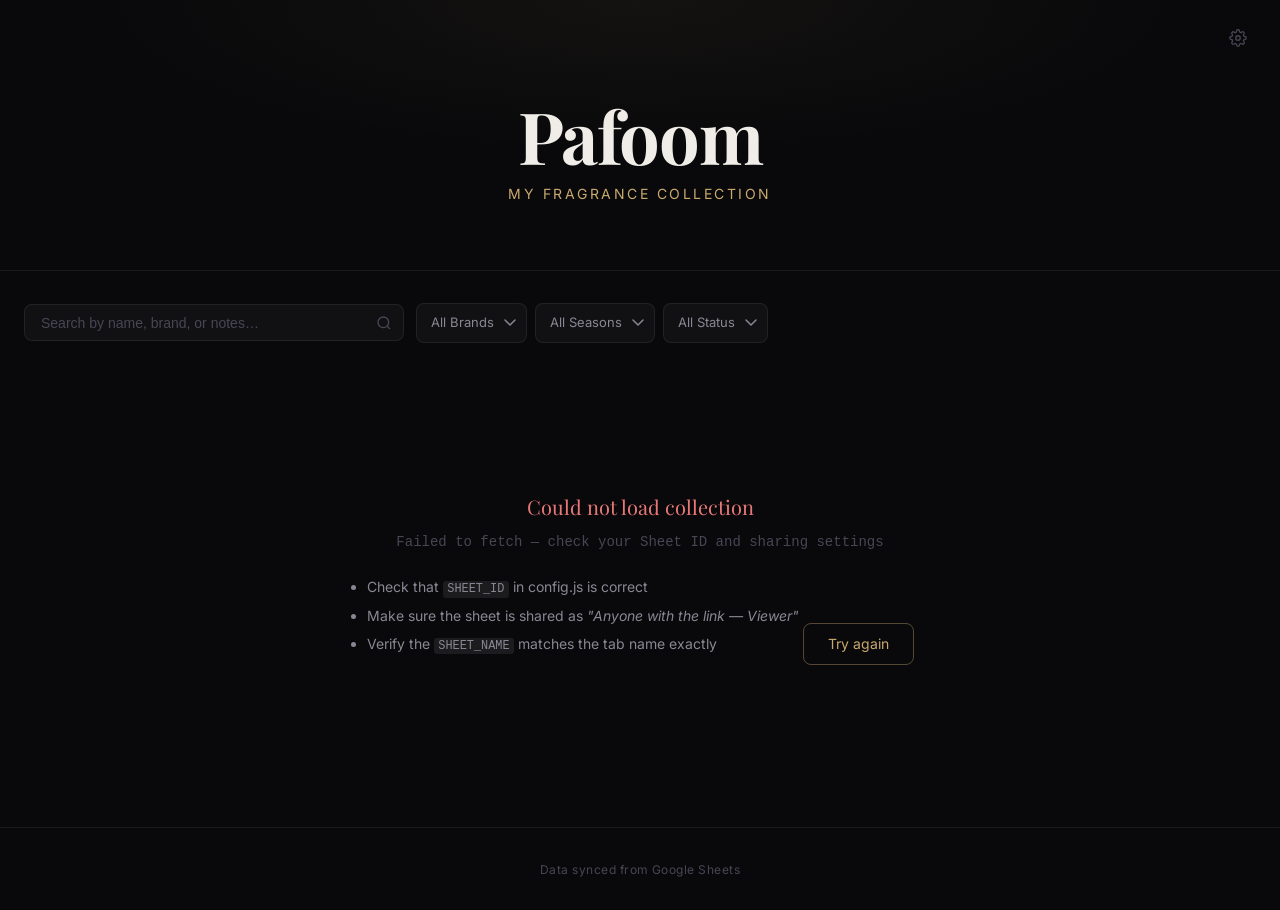
==== index.html @ 5158071c "first commit" ====
<!DOCTYPE html>
<html lang="en">
<head>
  <meta charset="UTF-8">
  <meta name="viewport" content="width=device-width, initial-scale=1.0">
  <title>Pafoom</title>

  <link rel="preconnect" href="https://fonts.googleapis.com">
  <link rel="preconnect" href="https://fonts.gstatic.com" crossorigin>
  <link href="https://fonts.googleapis.com/css2?family=Playfair+Display:ital,wght@0,400;0,600;0,700;1,400&family=Inter:wght@300;400;500&display=swap" rel="stylesheet">

  <link rel="stylesheet" href="style.css">
</head>
<body>

  <header class="site-header">
    <a href="settings.html" class="settings-link" aria-label="Settings">
      <svg viewBox="0 0 24 24" fill="none" stroke="currentColor" stroke-width="1.75" aria-hidden="true">
        <circle cx="12" cy="12" r="3"/>
        <path d="M19.4 15a1.65 1.65 0 0 0 .33 1.82l.06.06a2 2 0 0 1-2.83 2.83l-.06-.06a1.65 1.65 0 0 0-1.82-.33 1.65 1.65 0 0 0-1 1.51V21a2 2 0 0 1-4 0v-.09A1.65 1.65 0 0 0 9 19.4a1.65 1.65 0 0 0-1.82.33l-.06.06a2 2 0 0 1-2.83-2.83l.06-.06A1.65 1.65 0 0 0 4.68 15a1.65 1.65 0 0 0-1.51-1H3a2 2 0 0 1 0-4h.09A1.65 1.65 0 0 0 4.6 9a1.65 1.65 0 0 0-.33-1.82l-.06-.06a2 2 0 0 1 2.83-2.83l.06.06A1.65 1.65 0 0 0 9 4.68a1.65 1.65 0 0 0 1-1.51V3a2 2 0 0 1 4 0v.09a1.65 1.65 0 0 0 1 1.51 1.65 1.65 0 0 0 1.82-.33l.06-.06a2 2 0 0 1 2.83 2.83l-.06.06A1.65 1.65 0 0 0 19.4 9a1.65 1.65 0 0 0 1.51 1H21a2 2 0 0 1 0 4h-.09a1.65 1.65 0 0 0-1.51 1z"/>
      </svg>
    </a>
    <div class="header-content">
      <h1 class="site-title">Pafoom</h1>
      <p class="site-subtitle">My Fragrance Collection</p>
    </div>
  </header>

  <main class="main-content">

    <section class="controls" aria-label="Filter controls">
      <div class="search-bar">
        <input
          type="search"
          id="search"
          placeholder="Search by name, brand, or notes…"
          aria-label="Search fragrances"
          autocomplete="off"
        >
        <svg class="search-icon" viewBox="0 0 24 24" fill="none"
             stroke="currentColor" stroke-width="2" aria-hidden="true">
          <circle cx="11" cy="11" r="8"/>
          <path d="m21 21-4.35-4.35"/>
        </svg>
      </div>

      <div class="filters">
        <select id="filter-brand" aria-label="Filter by brand">
          <option value="">All Brands</option>
        </select>
        <select id="filter-season" aria-label="Filter by season">
          <option value="">All Seasons</option>
          <option value="Spring">Spring</option>
          <option value="Summer">Summer</option>
          <option value="Fall">Fall</option>
          <option value="Winter">Winter</option>
          <option value="All Season">All Season</option>
        </select>
        <select id="filter-status" aria-label="Filter by status">
          <option value="">All Status</option>
          <option value="Owned">Owned</option>
          <option value="Wishlist">Wishlist</option>
          <option value="Decant">Decant</option>
          <option value="Gifted">Gifted</option>
        </select>
      </div>
    </section>

    <div class="collection-stats" id="collection-stats" aria-live="polite"></div>

    <section
      class="perfume-grid"
      id="perfume-grid"
      aria-label="Perfume collection"
      aria-live="polite"
    >
      <div class="loading-state" id="loading" aria-hidden="true">
        <!-- skeleton cards are injected by app.js -->
      </div>
    </section>

  </main>

  <!-- Detail modal -->
  <div
    class="modal-overlay"
    id="modal-overlay"
    role="dialog"
    aria-modal="true"
    aria-labelledby="modal-title"
    hidden
  >
    <div class="modal">
      <button class="modal-close" id="modal-close" aria-label="Close detail view">
        <svg viewBox="0 0 24 24" fill="none" stroke="currentColor"
             stroke-width="2" aria-hidden="true">
          <path d="M18 6 6 18M6 6l12 12"/>
        </svg>
      </button>
      <div class="modal-content" id="modal-content"></div>
    </div>
  </div>

  <footer class="site-footer">
    <p>Data synced from Google Sheets</p>
  </footer>

  <script src="config.js"></script>
  <script src="app.js"></script>
</body>
</html>
---- style.css ----
/* ============================================================
   PAFOOM — Styles
   Dark luxury theme
   ============================================================ */

/* ── Tokens ─────────────────────────────────────────────── */
:root {
  --bg:             #09090b;
  --surface:        #111114;
  --surface-hover:  #18181d;
  --border:         rgba(255 255 255 / 0.07);
  --border-hover:   rgba(200 169 110 / 0.4);

  --gold:           #c8a96e;
  --gold-dim:       rgba(200, 169, 110, 0.15);
  --gold-glow:      rgba(200, 169, 110, 0.08);

  --text-primary:   #f0ede8;
  --text-secondary: #8a8794;
  --text-muted:     #484655;

  --owned-bg:       rgba(74, 158, 107, 0.15);
  --owned-color:    #6dcf96;
  --wishlist-bg:    rgba(123, 104, 200, 0.15);
  --wishlist-color: #a896e8;
  --decant-bg:      rgba(200, 136, 74, 0.15);
  --decant-color:   #e8a870;
  --gifted-bg:      rgba(200, 74, 120, 0.15);
  --gifted-color:   #e878a0;

  --radius-sm: 4px;
  --radius-md: 8px;
  --radius-lg: 14px;

  --ease-out: cubic-bezier(0.16, 1, 0.3, 1);
  --transition: 220ms var(--ease-out);
}

/* ── Reset ───────────────────────────────────────────────── */
*, *::before, *::after { box-sizing: border-box; margin: 0; padding: 0; }

html {
  color-scheme: dark;
  scroll-behavior: smooth;
}

body {
  background: var(--bg);
  color: var(--text-primary);
  font-family: 'Inter', system-ui, -apple-system, sans-serif;
  font-size: 0.9375rem;
  line-height: 1.6;
  min-height: 100dvh;
  -webkit-font-smoothing: antialiased;
}

body.modal-open { overflow: hidden; }

img { display: block; max-width: 100%; }
button { cursor: pointer; font: inherit; border: none; background: none; color: inherit; }
select { font: inherit; }

/* ── Header ─────────────────────────────────────────────── */
.site-header {
  position: relative;
  padding: clamp(3rem, 8vw, 6rem) 1.5rem clamp(2rem, 5vw, 4rem);
  text-align: center;
  border-bottom: 1px solid var(--border);
  overflow: hidden;
}

.settings-link {
  position: absolute;
  top: 1.25rem;
  right: 1.5rem;
  width: 36px;
  height: 36px;
  display: flex;
  align-items: center;
  justify-content: center;
  border-radius: 50%;
  color: var(--text-muted);
  transition: color var(--transition), background var(--transition);
  text-decoration: none;
}
.settings-link svg { width: 18px; height: 18px; }
.settings-link:hover { color: var(--gold); background: var(--gold-dim); }

.site-header::before {
  content: '';
  position: absolute;
  inset: 0;
  background:
    radial-gradient(ellipse 60% 80% at 50% 0%, rgba(200, 169, 110, 0.06) 0%, transparent 70%);
  pointer-events: none;
}

.site-title {
  font-family: 'Playfair Display', Georgia, serif;
  font-size: clamp(2.4rem, 6vw, 4.5rem);
  font-weight: 700;
  letter-spacing: -0.02em;
  color: var(--text-primary);
  line-height: 1.1;
}

.site-subtitle {
  margin-top: 0.5rem;
  font-size: 0.875rem;
  letter-spacing: 0.18em;
  text-transform: uppercase;
  color: var(--gold);
  font-weight: 400;
}

/* ── Main ────────────────────────────────────────────────── */
.main-content {
  max-width: 1440px;
  margin: 0 auto;
  padding: 2rem 1.5rem 4rem;
}

/* ── Controls ────────────────────────────────────────────── */
.controls {
  display: flex;
  flex-wrap: wrap;
  gap: 0.75rem;
  align-items: center;
  margin-bottom: 1.25rem;
}

.search-bar {
  position: relative;
  flex: 1;
  min-width: 200px;
  max-width: 380px;
}

.search-bar input {
  width: 100%;
  padding: 0.6rem 2.5rem 0.6rem 1rem;
  background: var(--surface);
  border: 1px solid var(--border);
  border-radius: var(--radius-md);
  color: var(--text-primary);
  font-size: 0.875rem;
  outline: none;
  transition: border-color var(--transition), box-shadow var(--transition);
}

.search-bar input::placeholder { color: var(--text-muted); }
.search-bar input:focus {
  border-color: var(--gold);
  box-shadow: 0 0 0 3px var(--gold-dim);
}

.search-icon {
  position: absolute;
  right: 0.75rem;
  top: 50%;
  transform: translateY(-50%);
  width: 16px;
  height: 16px;
  color: var(--text-muted);
  pointer-events: none;
}

.filters {
  display: flex;
  gap: 0.5rem;
  flex-wrap: wrap;
}

.filters select {
  padding: 0.55rem 2rem 0.55rem 0.875rem;
  background: var(--surface);
  border: 1px solid var(--border);
  border-radius: var(--radius-md);
  color: var(--text-secondary);
  font-size: 0.8125rem;
  outline: none;
  appearance: none;
  background-image: url("data:image/svg+xml,%3Csvg xmlns='http://www.w3.org/2000/svg' width='12' height='8' viewBox='0 0 12 8'%3E%3Cpath d='M1 1l5 5 5-5' stroke='%238a8794' stroke-width='1.5' fill='none' stroke-linecap='round'/%3E%3C/svg%3E");
  background-repeat: no-repeat;
  background-position: right 0.6rem center;
  cursor: pointer;
  transition: border-color var(--transition);
}

.filters select:focus {
  border-color: var(--gold);
  outline: none;
}

/* ── Stats ───────────────────────────────────────────────── */
.collection-stats { margin-bottom: 1.5rem; min-height: 1.5rem; }

.stats-text {
  font-size: 0.8125rem;
  color: var(--text-muted);
  letter-spacing: 0.04em;
}

.stats-text span { color: var(--text-secondary); }

/* ── Grid ────────────────────────────────────────────────── */
.perfume-grid {
  display: grid;
  grid-template-columns: repeat(auto-fill, minmax(210px, 1fr));
  gap: 1.25rem;
}

/* ── Card ────────────────────────────────────────────────── */
.perfume-card {
  background: var(--surface);
  border: 1px solid var(--border);
  border-radius: var(--radius-lg);
  overflow: hidden;
  cursor: pointer;
  transition:
    transform 280ms var(--ease-out),
    border-color 220ms ease,
    box-shadow 280ms var(--ease-out);
}

.perfume-card:hover,
.perfume-card:focus-visible {
  transform: translateY(-4px);
  border-color: var(--border-hover);
  box-shadow:
    0 12px 40px rgba(0, 0, 0, 0.5),
    0 0 0 1px var(--border-hover),
    0 0 24px var(--gold-glow);
  outline: none;
}

/* image area */
.card-image-wrap {
  position: relative;
  aspect-ratio: 3 / 4;
  overflow: hidden;
  background: linear-gradient(160deg, #1a1820, #0f0e12);
}

.card-image {
  position: absolute;
  inset: 0;
  width: 100%;
  height: 100%;
  object-fit: cover;
  transition: transform 500ms var(--ease-out);
}

.perfume-card:hover .card-image { transform: scale(1.05); }

.card-image-placeholder {
  position: absolute;
  inset: 0;
  display: flex;
  align-items: center;
  justify-content: center;
  color: rgba(200, 169, 110, 0.25);
}

.card-image-placeholder svg { width: 56px; height: auto; }

/* when image loads, hide placeholder */
.card-image-wrap:has(.card-image:not([class*=error])) .card-image-placeholder {
  opacity: 0;
}

.status-badge {
  position: absolute;
  top: 0.6rem;
  right: 0.6rem;
  padding: 0.2rem 0.55rem;
  border-radius: 100px;
  font-size: 0.6875rem;
  font-weight: 500;
  letter-spacing: 0.04em;
  text-transform: capitalize;
  backdrop-filter: blur(8px);
}

.status-owned   { background: var(--owned-bg);    color: var(--owned-color); }
.status-wishlist{ background: var(--wishlist-bg);  color: var(--wishlist-color); }
.status-decant  { background: var(--decant-bg);    color: var(--decant-color); }
.status-gifted  { background: var(--gifted-bg);    color: var(--gifted-color); }

/* card body */
.card-body {
  padding: 0.875rem 1rem 1rem;
}

.card-brand {
  font-size: 0.6875rem;
  letter-spacing: 0.12em;
  text-transform: uppercase;
  color: var(--gold);
  font-weight: 500;
  margin-bottom: 0.2rem;
  white-space: nowrap;
  overflow: hidden;
  text-overflow: ellipsis;
}

.card-name {
  font-family: 'Playfair Display', Georgia, serif;
  font-size: 1rem;
  font-weight: 600;
  line-height: 1.25;
  color: var(--text-primary);
  margin-bottom: 0.4rem;
  display: -webkit-box;
  -webkit-line-clamp: 2;
  -webkit-box-orient: vertical;
  overflow: hidden;
}

.card-rating, .stars {
  font-size: 0.75rem;
  color: var(--gold);
  letter-spacing: 0.05em;
  margin-bottom: 0.5rem;
}

.card-notes {
  display: flex;
  flex-wrap: wrap;
  gap: 0.25rem;
  margin-bottom: 0.5rem;
}

.note-tag {
  padding: 0.15rem 0.5rem;
  background: var(--gold-dim);
  color: var(--gold);
  border-radius: 100px;
  font-size: 0.6875rem;
  white-space: nowrap;
}

.card-meta {
  display: flex;
  flex-wrap: wrap;
  gap: 0.25rem;
  margin-top: 0.25rem;
}

.meta-tag {
  padding: 0.15rem 0.5rem;
  background: rgba(255 255 255 / 0.05);
  color: var(--text-muted);
  border-radius: 100px;
  font-size: 0.6875rem;
  border: 1px solid var(--border);
  white-space: nowrap;
}

/* ── Skeleton ────────────────────────────────────────────── */
.skeleton-card {
  background: var(--surface);
  border: 1px solid var(--border);
  border-radius: var(--radius-lg);
  overflow: hidden;
}

.skeleton-img {
  aspect-ratio: 3 / 4;
  width: 100%;
}

.skeleton-body {
  padding: 0.875rem 1rem 1rem;
  display: flex;
  flex-direction: column;
  gap: 0.5rem;
}

.skeleton {
  background: linear-gradient(90deg,
    rgba(255,255,255,0.04) 25%,
    rgba(255,255,255,0.08) 50%,
    rgba(255,255,255,0.04) 75%);
  background-size: 200% 100%;
  animation: shimmer 1.6s infinite;
  border-radius: var(--radius-sm);
  height: 12px;
}

.skeleton.skeleton-line       { width: 100%; }
.skeleton.skeleton-line.short  { width: 50%; height: 10px; }
.skeleton.skeleton-line.medium { width: 75%; }

@keyframes shimmer {
  0%   { background-position: 200% 0; }
  100% { background-position: -200% 0; }
}

/* ── Empty / Error / Setup states ───────────────────────── */
.empty-state,
.error-state,
.setup-state {
  grid-column: 1 / -1;
  text-align: center;
  padding: 5rem 2rem;
  color: var(--text-secondary);
}

.empty-icon {
  font-size: 2.5rem;
  color: var(--text-muted);
  margin-bottom: 1rem;
}

.error-title {
  font-family: 'Playfair Display', Georgia, serif;
  font-size: 1.25rem;
  color: #e87878;
  margin-bottom: 0.5rem;
}

.error-detail {
  font-size: 0.875rem;
  color: var(--text-muted);
  font-family: monospace;
  margin-bottom: 1.25rem;
}

.error-tips {
  text-align: left;
  display: inline-block;
  margin: 0 auto 1.5rem;
  font-size: 0.875rem;
  line-height: 2;
  color: var(--text-secondary);
}

.error-tips code, .setup-state code {
  background: rgba(255,255,255,0.08);
  padding: 0.1em 0.4em;
  border-radius: 3px;
  font-size: 0.85em;
}

.setup-title {
  font-family: 'Playfair Display', Georgia, serif;
  font-size: 1.75rem;
  color: var(--gold);
  margin-bottom: 1rem;
}

.setup-steps {
  text-align: left;
  display: inline-block;
  margin: 1.25rem auto 0;
  font-size: 0.9rem;
  line-height: 2.2;
  color: var(--text-secondary);
  padding-left: 1.25rem;
}

.btn-reset {
  margin-top: 1.25rem;
  padding: 0.55rem 1.5rem;
  border: 1px solid var(--border-hover);
  border-radius: var(--radius-md);
  color: var(--gold);
  font-size: 0.875rem;
  transition: background var(--transition);
}

.btn-reset:hover { background: var(--gold-dim); }

/* ── Modal ───────────────────────────────────────────────── */
.modal-overlay {
  position: fixed;
  inset: 0;
  background: rgba(0, 0, 0, 0.75);
  backdrop-filter: blur(6px);
  display: flex;
  align-items: center;
  justify-content: center;
  padding: 1.5rem;
  z-index: 100;
  animation: fade-in 200ms ease forwards;
}

.modal-overlay[hidden] { display: none; }

@keyframes fade-in {
  from { opacity: 0; }
  to   { opacity: 1; }
}

.modal {
  position: relative;
  background: #141418;
  border: 1px solid rgba(200, 169, 110, 0.2);
  border-radius: var(--radius-lg);
  max-width: 780px;
  width: 100%;
  max-height: 90dvh;
  overflow-y: auto;
  animation: slide-up 280ms var(--ease-out) forwards;
  display: grid;
  grid-template-columns: 1fr 1fr;
}

@media (max-width: 580px) { .modal { grid-template-columns: 1fr; } }

@keyframes slide-up {
  from { opacity: 0; transform: translateY(20px); }
  to   { opacity: 1; transform: translateY(0); }
}

.modal-close {
  position: absolute;
  top: 1rem;
  right: 1rem;
  z-index: 10;
  width: 32px;
  height: 32px;
  border-radius: 50%;
  background: rgba(255,255,255,0.08);
  display: flex;
  align-items: center;
  justify-content: center;
  color: var(--text-secondary);
  transition: background var(--transition), color var(--transition);
}

.modal-close svg { width: 16px; height: 16px; }
.modal-close:hover { background: rgba(255,255,255,0.14); color: var(--text-primary); }

.modal-content {
  display: contents;
}

.modal-image-wrap {
  position: relative;
  aspect-ratio: 3 / 4;
  border-radius: var(--radius-lg) 0 0 var(--radius-lg);
  overflow: hidden;
  background: linear-gradient(160deg, #1c1a24, #0e0d12);
}

@media (max-width: 580px) {
  .modal-image-wrap {
    border-radius: var(--radius-lg) var(--radius-lg) 0 0;
    aspect-ratio: 4 / 3;
  }
}

.modal-image {
  position: absolute;
  inset: 0;
  width: 100%;
  height: 100%;
  object-fit: cover;
}

.modal-placeholder svg { width: 80px; }

.modal-info {
  padding: 2rem 1.75rem 2rem;
  display: flex;
  flex-direction: column;
  gap: 0;
}

.modal-brand {
  font-size: 0.7rem;
  letter-spacing: 0.14em;
  text-transform: uppercase;
  color: var(--gold);
  font-weight: 500;
  margin-bottom: 0.35rem;
}

.modal-name {
  font-family: 'Playfair Display', Georgia, serif;
  font-size: clamp(1.35rem, 3vw, 1.75rem);
  font-weight: 700;
  line-height: 1.2;
  color: var(--text-primary);
  margin-bottom: 0.875rem;
}

.modal-badges {
  display: flex;
  flex-wrap: wrap;
  gap: 0.375rem;
  margin-bottom: 0.875rem;
}

.modal-rating {
  display: flex;
  align-items: center;
  gap: 0.5rem;
  margin-bottom: 1.25rem;
}

.modal-rating .stars { font-size: 0.875rem; }

.rating-num {
  font-size: 0.8125rem;
  color: var(--text-muted);
}

.modal-section { margin-bottom: 1.25rem; }

.modal-label {
  font-size: 0.6875rem;
  letter-spacing: 0.1em;
  text-transform: uppercase;
  color: var(--text-muted);
  font-weight: 500;
  margin-bottom: 0.5rem;
}

.modal-notes {
  display: flex;
  flex-wrap: wrap;
  gap: 0.35rem;
}

.modal-description {
  font-size: 0.9rem;
  color: var(--text-secondary);
  line-height: 1.7;
}

/* ── Footer ──────────────────────────────────────────────── */
.site-footer {
  text-align: center;
  padding: 2rem 1.5rem;
  font-size: 0.75rem;
  color: var(--text-muted);
  border-top: 1px solid var(--border);
  letter-spacing: 0.04em;
}

/* ── Demo banner ─────────────────────────────────────────── */
.demo-banner {
  margin-bottom: 1.5rem;
  padding: 0.6rem 1rem;
  background: var(--gold-dim);
  border: 1px solid rgba(200, 169, 110, 0.2);
  border-radius: var(--radius-md);
  font-size: 0.8125rem;
  color: var(--gold);
  text-align: center;
}

.demo-banner code {
  background: rgba(200, 169, 110, 0.15);
  padding: 0.1em 0.4em;
  border-radius: 3px;
  font-size: 0.9em;
}

/* ── Scrollbar (Webkit) ──────────────────────────────────── */
::-webkit-scrollbar { width: 6px; }
::-webkit-scrollbar-track { background: var(--bg); }
::-webkit-scrollbar-thumb { background: rgba(255,255,255,0.12); border-radius: 3px; }
::-webkit-scrollbar-thumb:hover { background: rgba(255,255,255,0.2); }

/* ── Responsive ──────────────────────────────────────────── */
@media (max-width: 600px) {
  .controls { flex-direction: column; align-items: stretch; }
  .search-bar { max-width: 100%; }
  .filters { gap: 0.4rem; }
  .filters select { flex: 1; min-width: 0; font-size: 0.75rem; }
}
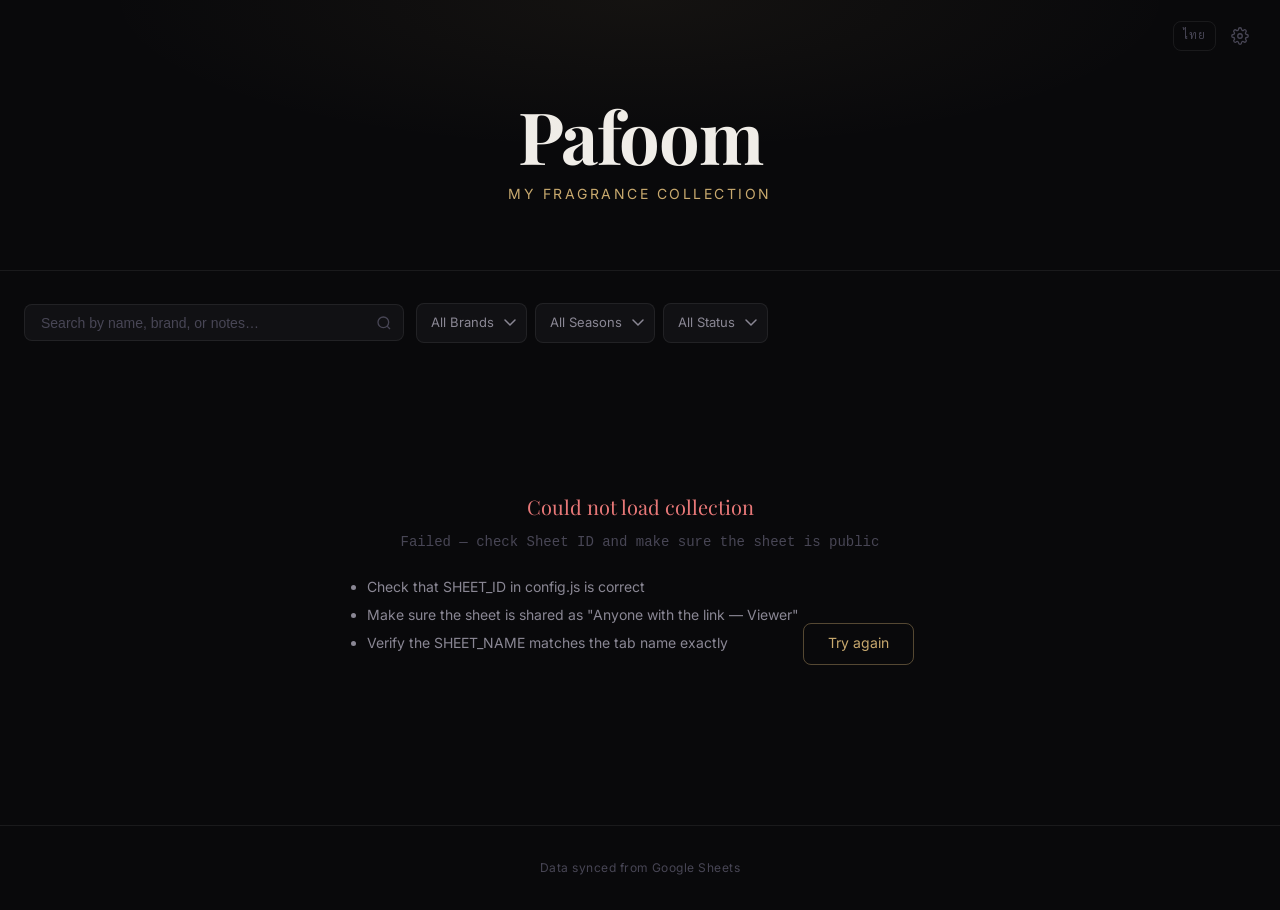
==== commit a2377340: "feat: add Thai/English localisation with auto sheet-tab detection - Add locale.js with complete en/t" ====
--- a/index.html
+++ b/index.html
@@ -7,19 +7,22 @@
 
   <link rel="preconnect" href="https://fonts.googleapis.com">
   <link rel="preconnect" href="https://fonts.gstatic.com" crossorigin>
-  <link href="https://fonts.googleapis.com/css2?family=Playfair+Display:ital,wght@0,400;0,600;0,700;1,400&family=Inter:wght@300;400;500&display=swap" rel="stylesheet">
+  <link href="https://fonts.googleapis.com/css2?family=Playfair+Display:ital,wght@0,400;0,600;0,700;1,400&family=Inter:wght@300;400;500&family=Sarabun:wght@300;400;500&display=swap" rel="stylesheet">
 
   <link rel="stylesheet" href="style.css">
 </head>
 <body>
 
   <header class="site-header">
-    <a href="settings.html" class="settings-link" aria-label="Settings">
-      <svg viewBox="0 0 24 24" fill="none" stroke="currentColor" stroke-width="1.75" aria-hidden="true">
-        <circle cx="12" cy="12" r="3"/>
-        <path d="M19.4 15a1.65 1.65 0 0 0 .33 1.82l.06.06a2 2 0 0 1-2.83 2.83l-.06-.06a1.65 1.65 0 0 0-1.82-.33 1.65 1.65 0 0 0-1 1.51V21a2 2 0 0 1-4 0v-.09A1.65 1.65 0 0 0 9 19.4a1.65 1.65 0 0 0-1.82.33l-.06.06a2 2 0 0 1-2.83-2.83l.06-.06A1.65 1.65 0 0 0 4.68 15a1.65 1.65 0 0 0-1.51-1H3a2 2 0 0 1 0-4h.09A1.65 1.65 0 0 0 4.6 9a1.65 1.65 0 0 0-.33-1.82l-.06-.06a2 2 0 0 1 2.83-2.83l.06.06A1.65 1.65 0 0 0 9 4.68a1.65 1.65 0 0 0 1-1.51V3a2 2 0 0 1 4 0v.09a1.65 1.65 0 0 0 1 1.51 1.65 1.65 0 0 0 1.82-.33l.06-.06a2 2 0 0 1 2.83 2.83l-.06.06A1.65 1.65 0 0 0 19.4 9a1.65 1.65 0 0 0 1.51 1H21a2 2 0 0 1 0 4h-.09a1.65 1.65 0 0 0-1.51 1z"/>
-      </svg>
-    </a>
+    <div class="header-actions">
+      <button class="lang-toggle" id="lang-toggle" onclick="toggleLanguage()" aria-label="Switch language"></button>
+      <a href="settings.html" class="settings-link" aria-label="Settings">
+        <svg viewBox="0 0 24 24" fill="none" stroke="currentColor" stroke-width="1.75" aria-hidden="true">
+          <circle cx="12" cy="12" r="3"/>
+          <path d="M19.4 15a1.65 1.65 0 0 0 .33 1.82l.06.06a2 2 0 0 1-2.83 2.83l-.06-.06a1.65 1.65 0 0 0-1.82-.33 1.65 1.65 0 0 0-1 1.51V21a2 2 0 0 1-4 0v-.09A1.65 1.65 0 0 0 9 19.4a1.65 1.65 0 0 0-1.82.33l-.06.06a2 2 0 0 1-2.83-2.83l.06-.06A1.65 1.65 0 0 0 4.68 15a1.65 1.65 0 0 0-1.51-1H3a2 2 0 0 1 0-4h.09A1.65 1.65 0 0 0 4.6 9a1.65 1.65 0 0 0-.33-1.82l-.06-.06a2 2 0 0 1 2.83-2.83l.06.06A1.65 1.65 0 0 0 9 4.68a1.65 1.65 0 0 0 1-1.51V3a2 2 0 0 1 4 0v.09a1.65 1.65 0 0 0 1 1.51 1.65 1.65 0 0 0 1.82-.33l.06-.06a2 2 0 0 1 2.83 2.83l-.06.06A1.65 1.65 0 0 0 19.4 9a1.65 1.65 0 0 0 1.51 1H21a2 2 0 0 1 0 4h-.09a1.65 1.65 0 0 0-1.51 1z"/>
+        </svg>
+      </a>
+    </div>
     <div class="header-content">
       <h1 class="site-title">Pafoom</h1>
       <p class="site-subtitle">My Fragrance Collection</p>
@@ -46,22 +49,13 @@
 
       <div class="filters">
         <select id="filter-brand" aria-label="Filter by brand">
-          <option value="">All Brands</option>
+          <option value=""></option>
         </select>
         <select id="filter-season" aria-label="Filter by season">
-          <option value="">All Seasons</option>
-          <option value="Spring">Spring</option>
-          <option value="Summer">Summer</option>
-          <option value="Fall">Fall</option>
-          <option value="Winter">Winter</option>
-          <option value="All Season">All Season</option>
+          <!-- options built by app.js using current locale -->
         </select>
         <select id="filter-status" aria-label="Filter by status">
-          <option value="">All Status</option>
-          <option value="Owned">Owned</option>
-          <option value="Wishlist">Wishlist</option>
-          <option value="Decant">Decant</option>
-          <option value="Gifted">Gifted</option>
+          <!-- options built by app.js using current locale -->
         </select>
       </div>
     </section>
@@ -91,20 +85,15 @@
     hidden
   >
     <div class="modal">
-      <button class="modal-close" id="modal-close" aria-label="Close detail view">
-        <svg viewBox="0 0 24 24" fill="none" stroke="currentColor"
-             stroke-width="2" aria-hidden="true">
-          <path d="M18 6 6 18M6 6l12 12"/>
-        </svg>
-      </button>
       <div class="modal-content" id="modal-content"></div>
     </div>
   </div>
 
   <footer class="site-footer">
-    <p>Data synced from Google Sheets</p>
+    <p></p>
   </footer>
 
+  <script src="locale.js"></script>
   <script src="config.js"></script>
   <script src="app.js"></script>
 </body>
--- a/style.css
+++ b/style.css
@@ -47,7 +47,7 @@
 body {
   background: var(--bg);
   color: var(--text-primary);
-  font-family: 'Inter', system-ui, -apple-system, sans-serif;
+  font-family: 'Inter', 'Sarabun', system-ui, -apple-system, sans-serif;
   font-size: 0.9375rem;
   line-height: 1.6;
   min-height: 100dvh;
@@ -69,12 +69,32 @@
   overflow: hidden;
 }
 
-.settings-link {
+.header-actions {
   position: absolute;
   top: 1.25rem;
   right: 1.5rem;
-  width: 36px;
-  height: 36px;
+  display: flex;
+  align-items: center;
+  gap: 0.5rem;
+}
+
+.lang-toggle {
+  height: 30px;
+  padding: 0 0.6rem;
+  display: flex;
+  align-items: center;
+  border: 1px solid var(--border);
+  border-radius: var(--radius-md);
+  color: var(--text-muted);
+  font-size: 0.7rem;
+  letter-spacing: 0.06em;
+  transition: color var(--transition), border-color var(--transition), background var(--transition);
+}
+.lang-toggle:hover { color: var(--gold); border-color: var(--border-hover); background: var(--gold-dim); }
+
+.settings-link {
+  width: 32px;
+  height: 32px;
   display: flex;
   align-items: center;
   justify-content: center;
@@ -483,8 +503,11 @@
   justify-content: center;
   padding: 1.5rem;
   z-index: 100;
+  cursor: pointer;
   animation: fade-in 200ms ease forwards;
 }
+
+.modal { cursor: default; }
 
 .modal-overlay[hidden] { display: none; }
 
@@ -514,25 +537,6 @@
   to   { opacity: 1; transform: translateY(0); }
 }
 
-.modal-close {
-  position: absolute;
-  top: 1rem;
-  right: 1rem;
-  z-index: 10;
-  width: 32px;
-  height: 32px;
-  border-radius: 50%;
-  background: rgba(255,255,255,0.08);
-  display: flex;
-  align-items: center;
-  justify-content: center;
-  color: var(--text-secondary);
-  transition: background var(--transition), color var(--transition);
-}
-
-.modal-close svg { width: 16px; height: 16px; }
-.modal-close:hover { background: rgba(255,255,255,0.14); color: var(--text-primary); }
-
 .modal-content {
   display: contents;
 }
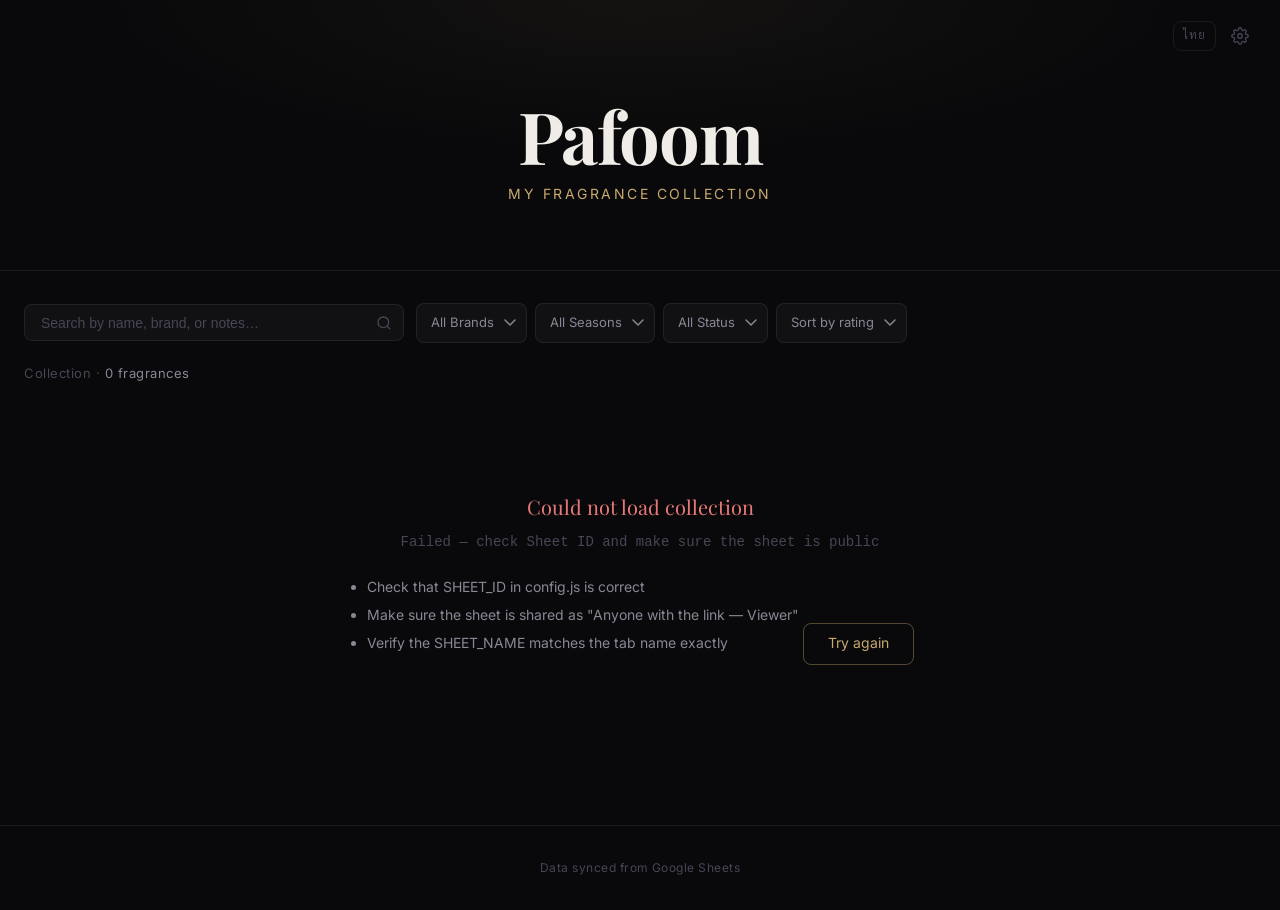
==== commit 9118e574: "docs: update README with new file structure, settings page, sort feature, and connection test" ====
--- a/index.html
+++ b/index.html
@@ -1,5 +1,6 @@
 <!DOCTYPE html>
 <html lang="en">
+
 <head>
   <meta charset="UTF-8">
   <meta name="viewport" content="width=device-width, initial-scale=1.0">
@@ -7,10 +8,13 @@
 
   <link rel="preconnect" href="https://fonts.googleapis.com">
   <link rel="preconnect" href="https://fonts.gstatic.com" crossorigin>
-  <link href="https://fonts.googleapis.com/css2?family=Playfair+Display:ital,wght@0,400;0,600;0,700;1,400&family=Inter:wght@300;400;500&family=Sarabun:wght@300;400;500&display=swap" rel="stylesheet">
+  <link
+    href="https://fonts.googleapis.com/css2?family=Playfair+Display:ital,wght@0,400;0,600;0,700;1,400&family=Inter:wght@300;400;500&family=Sarabun:wght@300;400;500&display=swap"
+    rel="stylesheet">
 
   <link rel="stylesheet" href="style.css">
 </head>
+
 <body>
 
   <header class="site-header">
@@ -18,8 +22,9 @@
       <button class="lang-toggle" id="lang-toggle" onclick="toggleLanguage()" aria-label="Switch language"></button>
       <a href="settings.html" class="settings-link" aria-label="Settings">
         <svg viewBox="0 0 24 24" fill="none" stroke="currentColor" stroke-width="1.75" aria-hidden="true">
-          <circle cx="12" cy="12" r="3"/>
-          <path d="M19.4 15a1.65 1.65 0 0 0 .33 1.82l.06.06a2 2 0 0 1-2.83 2.83l-.06-.06a1.65 1.65 0 0 0-1.82-.33 1.65 1.65 0 0 0-1 1.51V21a2 2 0 0 1-4 0v-.09A1.65 1.65 0 0 0 9 19.4a1.65 1.65 0 0 0-1.82.33l-.06.06a2 2 0 0 1-2.83-2.83l.06-.06A1.65 1.65 0 0 0 4.68 15a1.65 1.65 0 0 0-1.51-1H3a2 2 0 0 1 0-4h.09A1.65 1.65 0 0 0 4.6 9a1.65 1.65 0 0 0-.33-1.82l-.06-.06a2 2 0 0 1 2.83-2.83l.06.06A1.65 1.65 0 0 0 9 4.68a1.65 1.65 0 0 0 1-1.51V3a2 2 0 0 1 4 0v.09a1.65 1.65 0 0 0 1 1.51 1.65 1.65 0 0 0 1.82-.33l.06-.06a2 2 0 0 1 2.83 2.83l-.06.06A1.65 1.65 0 0 0 19.4 9a1.65 1.65 0 0 0 1.51 1H21a2 2 0 0 1 0 4h-.09a1.65 1.65 0 0 0-1.51 1z"/>
+          <circle cx="12" cy="12" r="3" />
+          <path
+            d="M19.4 15a1.65 1.65 0 0 0 .33 1.82l.06.06a2 2 0 0 1-2.83 2.83l-.06-.06a1.65 1.65 0 0 0-1.82-.33 1.65 1.65 0 0 0-1 1.51V21a2 2 0 0 1-4 0v-.09A1.65 1.65 0 0 0 9 19.4a1.65 1.65 0 0 0-1.82.33l-.06.06a2 2 0 0 1-2.83-2.83l.06-.06A1.65 1.65 0 0 0 4.68 15a1.65 1.65 0 0 0-1.51-1H3a2 2 0 0 1 0-4h.09A1.65 1.65 0 0 0 4.6 9a1.65 1.65 0 0 0-.33-1.82l-.06-.06a2 2 0 0 1 2.83-2.83l.06.06A1.65 1.65 0 0 0 9 4.68a1.65 1.65 0 0 0 1-1.51V3a2 2 0 0 1 4 0v.09a1.65 1.65 0 0 0 1 1.51 1.65 1.65 0 0 0 1.82-.33l.06-.06a2 2 0 0 1 2.83 2.83l-.06.06A1.65 1.65 0 0 0 19.4 9a1.65 1.65 0 0 0 1.51 1H21a2 2 0 0 1 0 4h-.09a1.65 1.65 0 0 0-1.51 1z" />
         </svg>
       </a>
     </div>
@@ -33,17 +38,12 @@
 
     <section class="controls" aria-label="Filter controls">
       <div class="search-bar">
-        <input
-          type="search"
-          id="search"
-          placeholder="Search by name, brand, or notes…"
-          aria-label="Search fragrances"
-          autocomplete="off"
-        >
-        <svg class="search-icon" viewBox="0 0 24 24" fill="none"
-             stroke="currentColor" stroke-width="2" aria-hidden="true">
-          <circle cx="11" cy="11" r="8"/>
-          <path d="m21 21-4.35-4.35"/>
+        <input type="search" id="search" placeholder="Search by name, brand, or notes…" aria-label="Search fragrances"
+          autocomplete="off">
+        <svg class="search-icon" viewBox="0 0 24 24" fill="none" stroke="currentColor" stroke-width="2"
+          aria-hidden="true">
+          <circle cx="11" cy="11" r="8" />
+          <path d="m21 21-4.35-4.35" />
         </svg>
       </div>
 
@@ -57,17 +57,17 @@
         <select id="filter-status" aria-label="Filter by status">
           <!-- options built by app.js using current locale -->
         </select>
+        <select id="filter-sort" aria-label="Sort by rating">
+          <option value="">Sort by rating</option>
+          <option value="desc">High to Low</option>
+          <option value="asc">Low to High</option>
+        </select>
       </div>
     </section>
 
     <div class="collection-stats" id="collection-stats" aria-live="polite"></div>
 
-    <section
-      class="perfume-grid"
-      id="perfume-grid"
-      aria-label="Perfume collection"
-      aria-live="polite"
-    >
+    <section class="perfume-grid" id="perfume-grid" aria-label="Perfume collection" aria-live="polite">
       <div class="loading-state" id="loading" aria-hidden="true">
         <!-- skeleton cards are injected by app.js -->
       </div>
@@ -76,14 +76,7 @@
   </main>
 
   <!-- Detail modal -->
-  <div
-    class="modal-overlay"
-    id="modal-overlay"
-    role="dialog"
-    aria-modal="true"
-    aria-labelledby="modal-title"
-    hidden
-  >
+  <div class="modal-overlay" id="modal-overlay" role="dialog" aria-modal="true" aria-labelledby="modal-title" hidden>
     <div class="modal">
       <div class="modal-content" id="modal-content"></div>
     </div>
@@ -95,6 +88,9 @@
 
   <script src="locale.js"></script>
   <script src="config.js"></script>
+  <script src="mock-data.js"></script>
+  <script src="utils.js"></script>
   <script src="app.js"></script>
 </body>
-</html>
+
+</html>
--- a/style.css
+++ b/style.css
@@ -5,28 +5,28 @@
 
 /* ── Tokens ─────────────────────────────────────────────── */
 :root {
-  --bg:             #09090b;
-  --surface:        #111114;
-  --surface-hover:  #18181d;
-  --border:         rgba(255 255 255 / 0.07);
-  --border-hover:   rgba(200 169 110 / 0.4);
-
-  --gold:           #c8a96e;
-  --gold-dim:       rgba(200, 169, 110, 0.15);
-  --gold-glow:      rgba(200, 169, 110, 0.08);
-
-  --text-primary:   #f0ede8;
+  --bg: #09090b;
+  --surface: #111114;
+  --surface-hover: #18181d;
+  --border: rgba(255 255 255 / 0.07);
+  --border-hover: rgba(200 169 110 / 0.4);
+
+  --gold: #c8a96e;
+  --gold-dim: rgba(200, 169, 110, 0.15);
+  --gold-glow: rgba(200, 169, 110, 0.08);
+
+  --text-primary: #f0ede8;
   --text-secondary: #8a8794;
-  --text-muted:     #484655;
-
-  --owned-bg:       rgba(74, 158, 107, 0.15);
-  --owned-color:    #6dcf96;
-  --wishlist-bg:    rgba(123, 104, 200, 0.15);
+  --text-muted: #484655;
+
+  --owned-bg: rgba(74, 158, 107, 0.15);
+  --owned-color: #6dcf96;
+  --wishlist-bg: rgba(123, 104, 200, 0.15);
   --wishlist-color: #a896e8;
-  --decant-bg:      rgba(200, 136, 74, 0.15);
-  --decant-color:   #e8a870;
-  --gifted-bg:      rgba(200, 74, 120, 0.15);
-  --gifted-color:   #e878a0;
+  --decant-bg: rgba(200, 136, 74, 0.15);
+  --decant-color: #e8a870;
+  --gifted-bg: rgba(200, 74, 120, 0.15);
+  --gifted-color: #e878a0;
 
   --radius-sm: 4px;
   --radius-md: 8px;
@@ -37,7 +37,13 @@
 }
 
 /* ── Reset ───────────────────────────────────────────────── */
-*, *::before, *::after { box-sizing: border-box; margin: 0; padding: 0; }
+*,
+*::before,
+*::after {
+  box-sizing: border-box;
+  margin: 0;
+  padding: 0;
+}
 
 html {
   color-scheme: dark;
@@ -54,11 +60,26 @@
   -webkit-font-smoothing: antialiased;
 }
 
-body.modal-open { overflow: hidden; }
-
-img { display: block; max-width: 100%; }
-button { cursor: pointer; font: inherit; border: none; background: none; color: inherit; }
-select { font: inherit; }
+body.modal-open {
+  overflow: hidden;
+}
+
+img {
+  display: block;
+  max-width: 100%;
+}
+
+button {
+  cursor: pointer;
+  font: inherit;
+  border: none;
+  background: none;
+  color: inherit;
+}
+
+select {
+  font: inherit;
+}
 
 /* ── Header ─────────────────────────────────────────────── */
 .site-header {
@@ -90,7 +111,12 @@
   letter-spacing: 0.06em;
   transition: color var(--transition), border-color var(--transition), background var(--transition);
 }
-.lang-toggle:hover { color: var(--gold); border-color: var(--border-hover); background: var(--gold-dim); }
+
+.lang-toggle:hover {
+  color: var(--gold);
+  border-color: var(--border-hover);
+  background: var(--gold-dim);
+}
 
 .settings-link {
   width: 32px;
@@ -103,8 +129,16 @@
   transition: color var(--transition), background var(--transition);
   text-decoration: none;
 }
-.settings-link svg { width: 18px; height: 18px; }
-.settings-link:hover { color: var(--gold); background: var(--gold-dim); }
+
+.settings-link svg {
+  width: 18px;
+  height: 18px;
+}
+
+.settings-link:hover {
+  color: var(--gold);
+  background: var(--gold-dim);
+}
 
 .site-header::before {
   content: '';
@@ -168,7 +202,10 @@
   transition: border-color var(--transition), box-shadow var(--transition);
 }
 
-.search-bar input::placeholder { color: var(--text-muted); }
+.search-bar input::placeholder {
+  color: var(--text-muted);
+}
+
 .search-bar input:focus {
   border-color: var(--gold);
   box-shadow: 0 0 0 3px var(--gold-dim);
@@ -213,7 +250,10 @@
 }
 
 /* ── Stats ───────────────────────────────────────────────── */
-.collection-stats { margin-bottom: 1.5rem; min-height: 1.5rem; }
+.collection-stats {
+  margin-bottom: 1.5rem;
+  min-height: 1.5rem;
+}
 
 .stats-text {
   font-size: 0.8125rem;
@@ -221,12 +261,14 @@
   letter-spacing: 0.04em;
 }
 
-.stats-text span { color: var(--text-secondary); }
+.stats-text span {
+  color: var(--text-secondary);
+}
 
 /* ── Grid ────────────────────────────────────────────────── */
 .perfume-grid {
   display: grid;
-  grid-template-columns: repeat(auto-fill, minmax(210px, 1fr));
+  grid-template-columns: repeat(auto-fill, minmax(280px, 1fr));
   gap: 1.25rem;
 }
 
@@ -271,7 +313,9 @@
   transition: transform 500ms var(--ease-out);
 }
 
-.perfume-card:hover .card-image { transform: scale(1.05); }
+.perfume-card:hover .card-image {
+  transform: scale(1.05);
+}
 
 .card-image-placeholder {
   position: absolute;
@@ -282,7 +326,10 @@
   color: rgba(200, 169, 110, 0.25);
 }
 
-.card-image-placeholder svg { width: 56px; height: auto; }
+.card-image-placeholder svg {
+  width: 56px;
+  height: auto;
+}
 
 /* when image loads, hide placeholder */
 .card-image-wrap:has(.card-image:not([class*=error])) .card-image-placeholder {
@@ -302,10 +349,25 @@
   backdrop-filter: blur(8px);
 }
 
-.status-owned   { background: var(--owned-bg);    color: var(--owned-color); }
-.status-wishlist{ background: var(--wishlist-bg);  color: var(--wishlist-color); }
-.status-decant  { background: var(--decant-bg);    color: var(--decant-color); }
-.status-gifted  { background: var(--gifted-bg);    color: var(--gifted-color); }
+.status-owned {
+  background: var(--owned-bg);
+  color: var(--owned-color);
+}
+
+.status-wishlist {
+  background: var(--wishlist-bg);
+  color: var(--wishlist-color);
+}
+
+.status-decant {
+  background: var(--decant-bg);
+  color: var(--decant-color);
+}
+
+.status-gifted {
+  background: var(--gifted-bg);
+  color: var(--gifted-color);
+}
 
 /* card body */
 .card-body {
@@ -337,18 +399,36 @@
   overflow: hidden;
 }
 
-.card-rating, .stars {
+.card-rating {
+  display: flex;
+  align-items: center;
+  gap: 0.4rem;
   font-size: 0.75rem;
   color: var(--gold);
   letter-spacing: 0.05em;
   margin-bottom: 0.5rem;
 }
 
+.card-rating .stars {
+  font-size: inherit;
+  color: inherit;
+  letter-spacing: inherit;
+  margin-bottom: 0;
+}
+
+.card-rating .rating-num {
+  font-size: 0.7rem;
+  color: var(--text-muted);
+}
+
 .card-notes {
   display: flex;
   flex-wrap: wrap;
-  gap: 0.25rem;
+  gap: 0.35rem;
   margin-bottom: 0.5rem;
+  /* 3 rows of note tags (Top:/Mid:/Base:) — each line may wrap */
+  max-height: calc(3 * 1.5rem + 2 * 0.35rem);
+  overflow: hidden;
 }
 
 .note-tag {
@@ -399,22 +479,36 @@
 
 .skeleton {
   background: linear-gradient(90deg,
-    rgba(255,255,255,0.04) 25%,
-    rgba(255,255,255,0.08) 50%,
-    rgba(255,255,255,0.04) 75%);
+      rgba(255, 255, 255, 0.04) 25%,
+      rgba(255, 255, 255, 0.08) 50%,
+      rgba(255, 255, 255, 0.04) 75%);
   background-size: 200% 100%;
   animation: shimmer 1.6s infinite;
   border-radius: var(--radius-sm);
   height: 12px;
 }
 
-.skeleton.skeleton-line       { width: 100%; }
-.skeleton.skeleton-line.short  { width: 50%; height: 10px; }
-.skeleton.skeleton-line.medium { width: 75%; }
+.skeleton.skeleton-line {
+  width: 100%;
+}
+
+.skeleton.skeleton-line.short {
+  width: 50%;
+  height: 10px;
+}
+
+.skeleton.skeleton-line.medium {
+  width: 75%;
+}
 
 @keyframes shimmer {
-  0%   { background-position: 200% 0; }
-  100% { background-position: -200% 0; }
+  0% {
+    background-position: 200% 0;
+  }
+
+  100% {
+    background-position: -200% 0;
+  }
 }
 
 /* ── Empty / Error / Setup states ───────────────────────── */
@@ -456,8 +550,9 @@
   color: var(--text-secondary);
 }
 
-.error-tips code, .setup-state code {
-  background: rgba(255,255,255,0.08);
+.error-tips code,
+.setup-state code {
+  background: rgba(255, 255, 255, 0.08);
   padding: 0.1em 0.4em;
   border-radius: 3px;
   font-size: 0.85em;
@@ -490,7 +585,9 @@
   transition: background var(--transition);
 }
 
-.btn-reset:hover { background: var(--gold-dim); }
+.btn-reset:hover {
+  background: var(--gold-dim);
+}
 
 /* ── Modal ───────────────────────────────────────────────── */
 .modal-overlay {
@@ -507,13 +604,22 @@
   animation: fade-in 200ms ease forwards;
 }
 
-.modal { cursor: default; }
-
-.modal-overlay[hidden] { display: none; }
+.modal {
+  cursor: default;
+}
+
+.modal-overlay[hidden] {
+  display: none;
+}
 
 @keyframes fade-in {
-  from { opacity: 0; }
-  to   { opacity: 1; }
+  from {
+    opacity: 0;
+  }
+
+  to {
+    opacity: 1;
+  }
 }
 
 .modal {
@@ -530,11 +636,22 @@
   grid-template-columns: 1fr 1fr;
 }
 
-@media (max-width: 580px) { .modal { grid-template-columns: 1fr; } }
+@media (max-width: 580px) {
+  .modal {
+    grid-template-columns: 1fr;
+  }
+}
 
 @keyframes slide-up {
-  from { opacity: 0; transform: translateY(20px); }
-  to   { opacity: 1; transform: translateY(0); }
+  from {
+    opacity: 0;
+    transform: translateY(20px);
+  }
+
+  to {
+    opacity: 1;
+    transform: translateY(0);
+  }
 }
 
 .modal-content {
@@ -564,7 +681,9 @@
   object-fit: cover;
 }
 
-.modal-placeholder svg { width: 80px; }
+.modal-placeholder svg {
+  width: 80px;
+}
 
 .modal-info {
   padding: 2rem 1.75rem 2rem;
@@ -605,14 +724,18 @@
   margin-bottom: 1.25rem;
 }
 
-.modal-rating .stars { font-size: 0.875rem; }
+.modal-rating .stars {
+  font-size: 0.875rem;
+}
 
 .rating-num {
   font-size: 0.8125rem;
   color: var(--text-muted);
 }
 
-.modal-section { margin-bottom: 1.25rem; }
+.modal-section {
+  margin-bottom: 1.25rem;
+}
 
 .modal-label {
   font-size: 0.6875rem;
@@ -665,15 +788,41 @@
 }
 
 /* ── Scrollbar (Webkit) ──────────────────────────────────── */
-::-webkit-scrollbar { width: 6px; }
-::-webkit-scrollbar-track { background: var(--bg); }
-::-webkit-scrollbar-thumb { background: rgba(255,255,255,0.12); border-radius: 3px; }
-::-webkit-scrollbar-thumb:hover { background: rgba(255,255,255,0.2); }
+::-webkit-scrollbar {
+  width: 6px;
+}
+
+::-webkit-scrollbar-track {
+  background: var(--bg);
+}
+
+::-webkit-scrollbar-thumb {
+  background: rgba(255, 255, 255, 0.12);
+  border-radius: 3px;
+}
+
+::-webkit-scrollbar-thumb:hover {
+  background: rgba(255, 255, 255, 0.2);
+}
 
 /* ── Responsive ──────────────────────────────────────────── */
 @media (max-width: 600px) {
-  .controls { flex-direction: column; align-items: stretch; }
-  .search-bar { max-width: 100%; }
-  .filters { gap: 0.4rem; }
-  .filters select { flex: 1; min-width: 0; font-size: 0.75rem; }
-}
+  .controls {
+    flex-direction: column;
+    align-items: stretch;
+  }
+
+  .search-bar {
+    max-width: 100%;
+  }
+
+  .filters {
+    gap: 0.4rem;
+  }
+
+  .filters select {
+    flex: 1;
+    min-width: 0;
+    font-size: 0.75rem;
+  }
+}
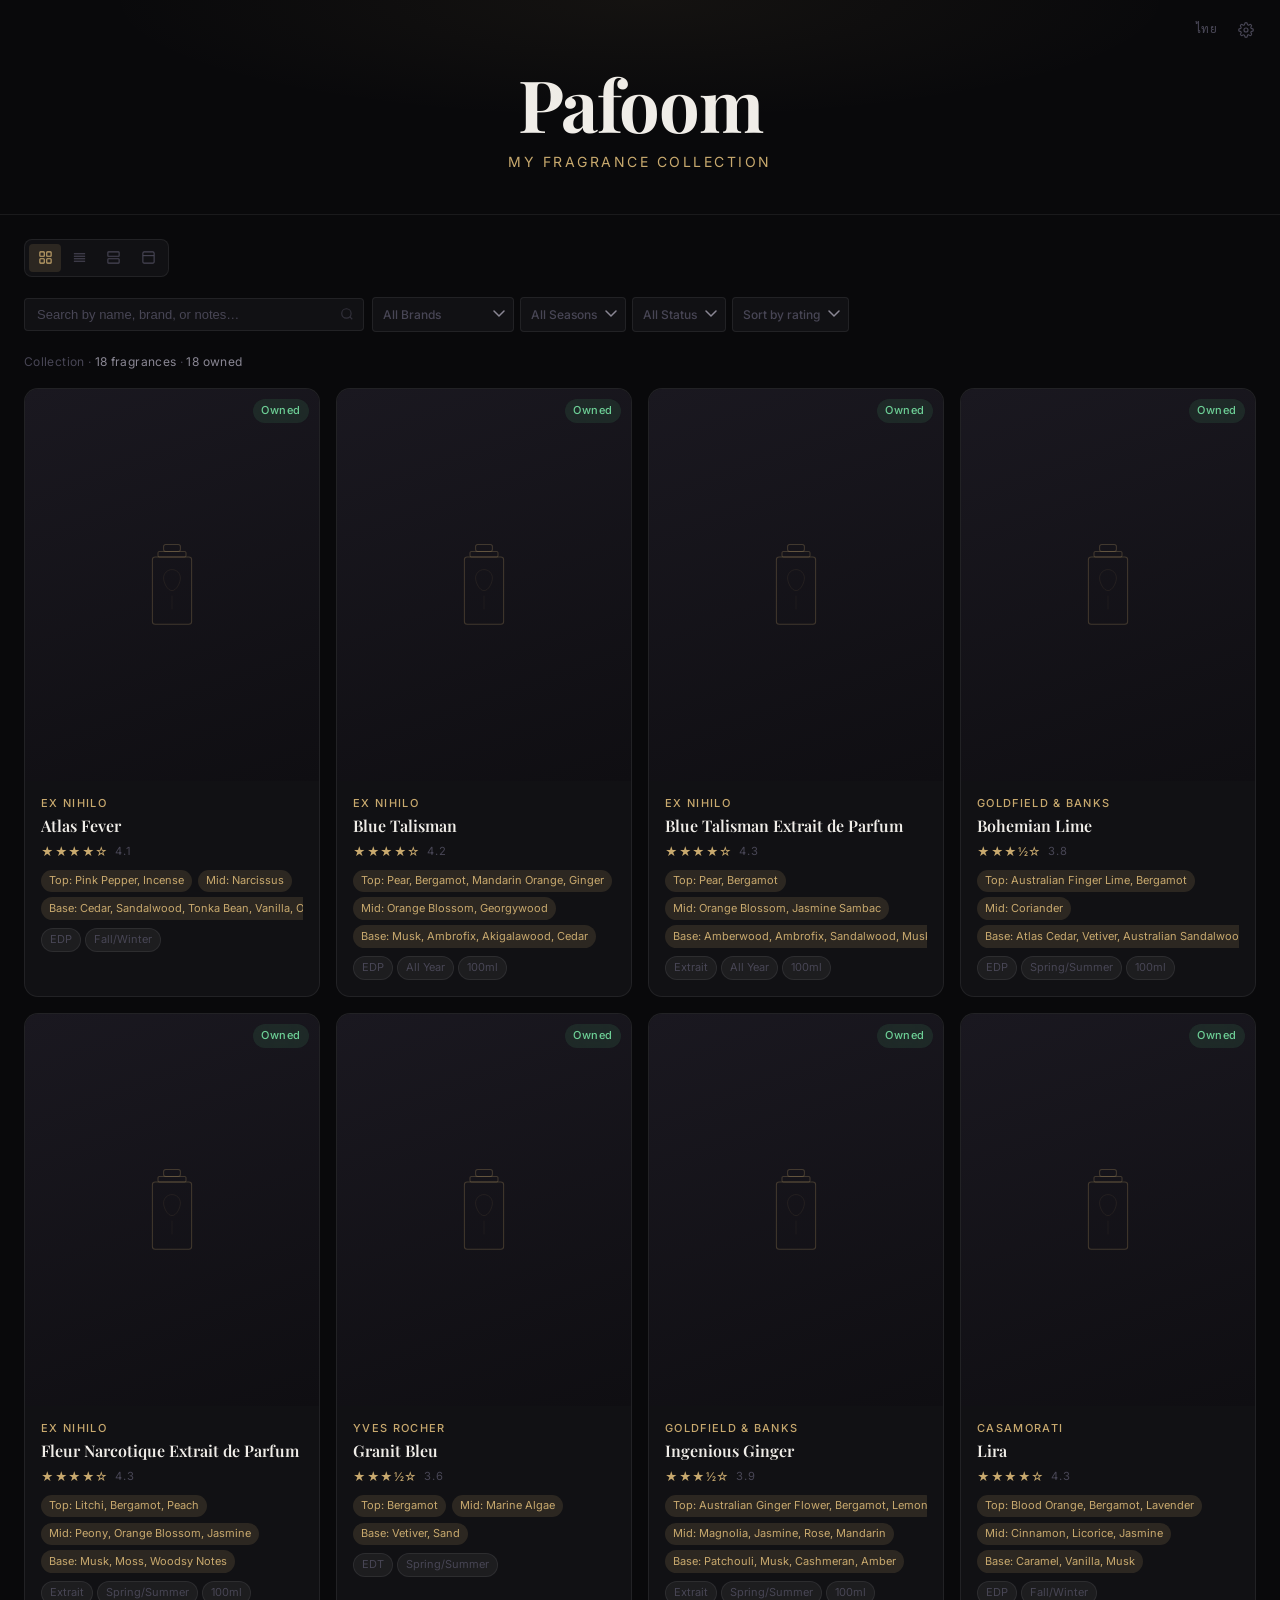
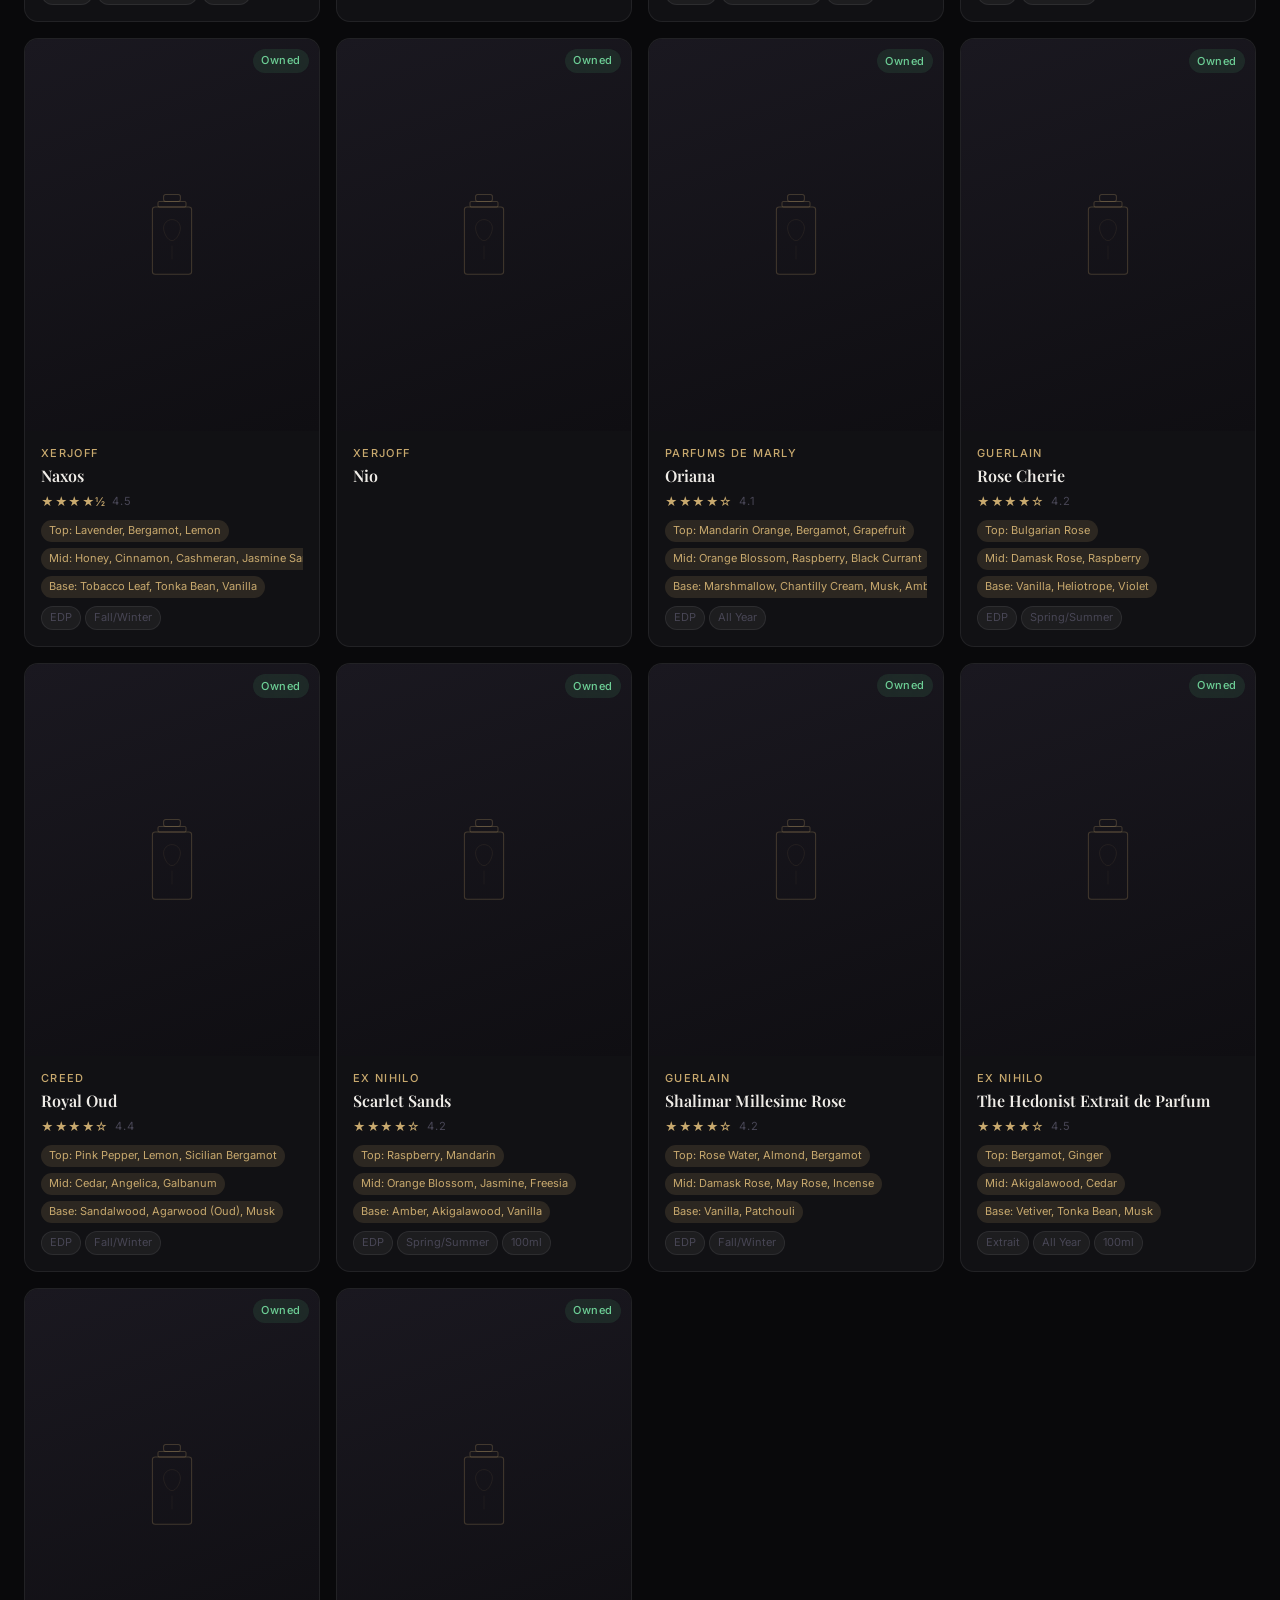
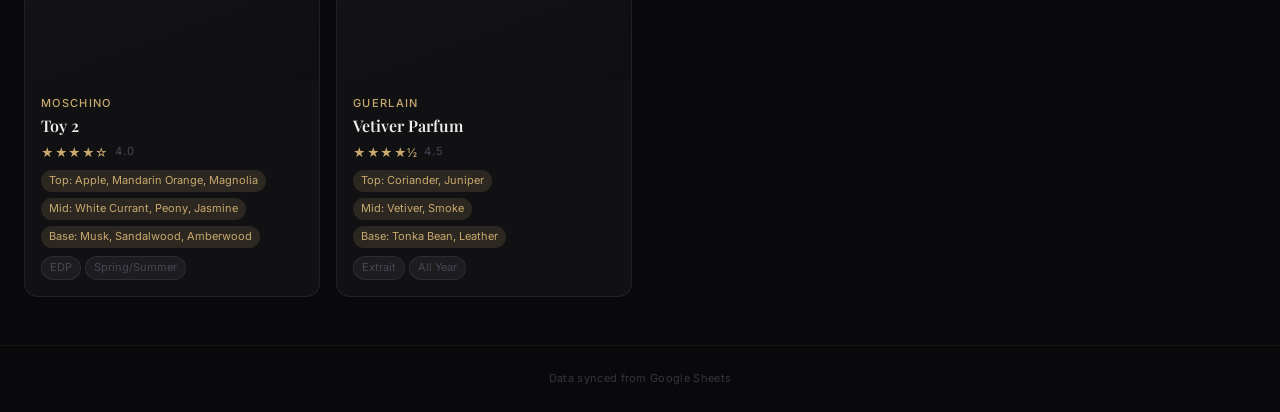
==== commit ca90f099: "feat: add multi-view mode (tile/list/details/content) with persistence Adds a view mode toggle bar t" ====
--- a/index.html
+++ b/index.html
@@ -35,6 +35,42 @@
   </header>
 
   <main class="main-content">
+
+    <!-- View mode toggle -->
+    <div class="view-toggle-bar" aria-label="View mode">
+      <button class="view-btn active" data-view="tile" aria-label="Tile view" aria-pressed="true">
+        <svg viewBox="0 0 24 24" fill="none" stroke="currentColor" stroke-width="1.75" aria-hidden="true">
+          <rect x="3" y="3" width="7" height="7" rx="1" />
+          <rect x="14" y="3" width="7" height="7" rx="1" />
+          <rect x="3" y="14" width="7" height="7" rx="1" />
+          <rect x="14" y="14" width="7" height="7" rx="1" />
+        </svg>
+        <span>Tile</span>
+      </button>
+      <button class="view-btn" data-view="list" aria-label="List view" aria-pressed="false">
+        <svg viewBox="0 0 24 24" fill="none" stroke="currentColor" stroke-width="1.75" aria-hidden="true">
+          <line x1="3" y1="6" x2="21" y2="6" />
+          <line x1="3" y1="10" x2="21" y2="10" />
+          <line x1="3" y1="14" x2="21" y2="14" />
+          <line x1="3" y1="18" x2="21" y2="18" />
+        </svg>
+        <span>List</span>
+      </button>
+      <button class="view-btn" data-view="details" aria-label="Details view" aria-pressed="false">
+        <svg viewBox="0 0 24 24" fill="none" stroke="currentColor" stroke-width="1.75" aria-hidden="true">
+          <rect x="3" y="3" width="18" height="7" rx="1" />
+          <rect x="3" y="14" width="18" height="7" rx="1" />
+        </svg>
+        <span>Details</span>
+      </button>
+      <button class="view-btn" data-view="content" aria-label="Content view" aria-pressed="false">
+        <svg viewBox="0 0 24 24" fill="none" stroke="currentColor" stroke-width="1.75" aria-hidden="true">
+          <rect x="3" y="3" width="18" height="18" rx="2" />
+          <line x1="3" y1="9" x2="21" y2="9" />
+        </svg>
+        <span>Content</span>
+      </button>
+    </div>
 
     <section class="controls" aria-label="Filter controls">
       <div class="search-bar">
--- a/style.css
+++ b/style.css
@@ -84,7 +84,7 @@
 /* ── Header ─────────────────────────────────────────────── */
 .site-header {
   position: relative;
-  padding: clamp(3rem, 8vw, 6rem) 1.5rem clamp(2rem, 5vw, 4rem);
+  padding: clamp(2rem, 6vw, 4rem) 1.5rem clamp(1.5rem, 4vw, 2.5rem);
   text-align: center;
   border-bottom: 1px solid var(--border);
   overflow: hidden;
@@ -92,52 +92,53 @@
 
 .header-actions {
   position: absolute;
-  top: 1.25rem;
-  right: 1.5rem;
-  display: flex;
-  align-items: center;
-  gap: 0.5rem;
+  top: 1rem;
+  right: 1.25rem;
+  display: flex;
+  align-items: center;
+  gap: 0.35rem;
 }
 
 .lang-toggle {
-  height: 30px;
-  padding: 0 0.6rem;
-  display: flex;
-  align-items: center;
-  border: 1px solid var(--border);
-  border-radius: var(--radius-md);
-  color: var(--text-muted);
-  font-size: 0.7rem;
-  letter-spacing: 0.06em;
+  height: 28px;
+  padding: 0 0.5rem;
+  display: flex;
+  align-items: center;
+  border: 1px solid transparent;
+  border-radius: var(--radius-sm);
+  color: var(--text-muted);
+  font-size: 0.6875rem;
+  font-weight: 500;
+  letter-spacing: 0.05em;
   transition: color var(--transition), border-color var(--transition), background var(--transition);
 }
 
 .lang-toggle:hover {
-  color: var(--gold);
-  border-color: var(--border-hover);
-  background: var(--gold-dim);
+  color: var(--text-secondary);
+  border-color: var(--border);
+  background: rgba(255 255 255 / 0.04);
 }
 
 .settings-link {
-  width: 32px;
-  height: 32px;
+  width: 28px;
+  height: 28px;
   display: flex;
   align-items: center;
   justify-content: center;
-  border-radius: 50%;
+  border-radius: var(--radius-sm);
   color: var(--text-muted);
   transition: color var(--transition), background var(--transition);
   text-decoration: none;
 }
 
 .settings-link svg {
-  width: 18px;
-  height: 18px;
+  width: 16px;
+  height: 16px;
 }
 
 .settings-link:hover {
-  color: var(--gold);
-  background: var(--gold-dim);
+  color: var(--text-secondary);
+  background: rgba(255 255 255 / 0.04);
 }
 
 .site-header::before {
@@ -171,14 +172,59 @@
 .main-content {
   max-width: 1440px;
   margin: 0 auto;
-  padding: 2rem 1.5rem 4rem;
+  padding: 1.5rem 1.5rem 3rem;
+}
+
+/* ── View Toggle Bar ─────────────────────────────────────── */
+.view-toggle-bar {
+  display: flex;
+  gap: 0.15rem;
+  margin-bottom: 1.25rem;
+  padding: 0.25rem;
+  background: var(--surface);
+  border: 1px solid var(--border);
+  border-radius: var(--radius-md);
+  width: fit-content;
+}
+
+.view-btn {
+  display: flex;
+  align-items: center;
+  justify-content: center;
+  gap: 0;
+  width: 32px;
+  height: 28px;
+  padding: 0;
+  border-radius: var(--radius-sm);
+  color: var(--text-muted);
+  transition: color var(--transition), background var(--transition);
+}
+
+.view-btn svg {
+  width: 15px;
+  height: 15px;
+  flex-shrink: 0;
+}
+
+.view-btn span {
+  display: none;
+}
+
+.view-btn:hover {
+  color: var(--text-secondary);
+  background: rgba(255 255 255 / 0.04);
+}
+
+.view-btn.active {
+  color: var(--gold);
+  background: var(--gold-dim);
 }
 
 /* ── Controls ────────────────────────────────────────────── */
 .controls {
   display: flex;
   flex-wrap: wrap;
-  gap: 0.75rem;
+  gap: 0.5rem;
   align-items: center;
   margin-bottom: 1.25rem;
 }
@@ -186,18 +232,18 @@
 .search-bar {
   position: relative;
   flex: 1;
-  min-width: 200px;
-  max-width: 380px;
+  min-width: 180px;
+  max-width: 340px;
 }
 
 .search-bar input {
   width: 100%;
-  padding: 0.6rem 2.5rem 0.6rem 1rem;
+  padding: 0.5rem 2.25rem 0.5rem 0.75rem;
   background: var(--surface);
   border: 1px solid var(--border);
-  border-radius: var(--radius-md);
+  border-radius: var(--radius-sm);
   color: var(--text-primary);
-  font-size: 0.875rem;
+  font-size: 0.8125rem;
   outline: none;
   transition: border-color var(--transition), box-shadow var(--transition);
 }
@@ -207,58 +253,61 @@
 }
 
 .search-bar input:focus {
-  border-color: var(--gold);
-  box-shadow: 0 0 0 3px var(--gold-dim);
+  border-color: rgba(255 255 255 / 0.12);
+  box-shadow: none;
 }
 
 .search-icon {
   position: absolute;
-  right: 0.75rem;
+  right: 0.6rem;
   top: 50%;
   transform: translateY(-50%);
-  width: 16px;
-  height: 16px;
+  width: 14px;
+  height: 14px;
   color: var(--text-muted);
   pointer-events: none;
+  opacity: 0.6;
 }
 
 .filters {
   display: flex;
-  gap: 0.5rem;
+  gap: 0.35rem;
   flex-wrap: wrap;
 }
 
 .filters select {
-  padding: 0.55rem 2rem 0.55rem 0.875rem;
+  padding: 0.45rem 1.75rem 0.45rem 0.65rem;
   background: var(--surface);
   border: 1px solid var(--border);
-  border-radius: var(--radius-md);
-  color: var(--text-secondary);
-  font-size: 0.8125rem;
+  border-radius: var(--radius-sm);
+  color: var(--text-muted);
+  font-size: 0.75rem;
+  font-weight: 500;
   outline: none;
   appearance: none;
   background-image: url("data:image/svg+xml,%3Csvg xmlns='http://www.w3.org/2000/svg' width='12' height='8' viewBox='0 0 12 8'%3E%3Cpath d='M1 1l5 5 5-5' stroke='%238a8794' stroke-width='1.5' fill='none' stroke-linecap='round'/%3E%3C/svg%3E");
   background-repeat: no-repeat;
-  background-position: right 0.6rem center;
+  background-position: right 0.5rem center;
   cursor: pointer;
-  transition: border-color var(--transition);
+  transition: border-color var(--transition), color var(--transition);
 }
 
 .filters select:focus {
-  border-color: var(--gold);
+  border-color: rgba(255 255 255 / 0.12);
+  color: var(--text-secondary);
   outline: none;
 }
 
 /* ── Stats ───────────────────────────────────────────────── */
 .collection-stats {
-  margin-bottom: 1.5rem;
-  min-height: 1.5rem;
+  margin-bottom: 1rem;
+  min-height: 1.25rem;
 }
 
 .stats-text {
-  font-size: 0.8125rem;
-  color: var(--text-muted);
-  letter-spacing: 0.04em;
+  font-size: 0.75rem;
+  color: var(--text-muted);
+  letter-spacing: 0.03em;
 }
 
 .stats-text span {
@@ -268,8 +317,8 @@
 /* ── Grid ────────────────────────────────────────────────── */
 .perfume-grid {
   display: grid;
-  grid-template-columns: repeat(auto-fill, minmax(280px, 1fr));
-  gap: 1.25rem;
+  grid-template-columns: repeat(auto-fill, minmax(260px, 1fr));
+  gap: 1rem;
 }
 
 /* ── Card ────────────────────────────────────────────────── */
@@ -761,11 +810,12 @@
 /* ── Footer ──────────────────────────────────────────────── */
 .site-footer {
   text-align: center;
-  padding: 2rem 1.5rem;
-  font-size: 0.75rem;
+  padding: 1.5rem 1.5rem;
+  font-size: 0.6875rem;
   color: var(--text-muted);
   border-top: 1px solid var(--border);
-  letter-spacing: 0.04em;
+  letter-spacing: 0.03em;
+  opacity: 0.7;
 }
 
 /* ── Demo banner ─────────────────────────────────────────── */
@@ -787,6 +837,359 @@
   font-size: 0.9em;
 }
 
+/* ── List View ───────────────────────────────────────────── */
+.perfume-grid--list {
+  display: flex;
+  flex-direction: column;
+  gap: 0;
+  border: 1px solid var(--border);
+  border-radius: var(--radius-lg);
+  overflow: hidden;
+}
+
+.perfume-list-row {
+  display: flex;
+  align-items: center;
+  gap: 0.875rem;
+  padding: 0.7rem 1rem;
+  background: var(--surface);
+  border-bottom: 1px solid var(--border);
+  cursor: pointer;
+  transition: background var(--transition);
+}
+
+.perfume-list-row:last-child {
+  border-bottom: none;
+}
+
+.perfume-list-row:hover,
+.perfume-list-row:focus-visible {
+  background: var(--surface-hover);
+  outline: none;
+}
+
+.list-thumb {
+  width: 40px;
+  height: 52px;
+  flex-shrink: 0;
+  border-radius: var(--radius-sm);
+  overflow: hidden;
+  background: linear-gradient(160deg, #1a1820, #0f0e12);
+  position: relative;
+}
+
+.list-thumb img {
+  width: 100%;
+  height: 100%;
+  object-fit: cover;
+  position: absolute;
+  inset: 0;
+}
+
+.list-thumb .card-image-placeholder {
+  position: absolute;
+  inset: 0;
+  display: flex;
+  align-items: center;
+  justify-content: center;
+  color: rgba(200, 169, 110, 0.25);
+}
+
+.list-thumb .card-image-placeholder svg {
+  width: 24px;
+  height: auto;
+}
+
+.list-body {
+  flex: 1;
+  min-width: 0;
+  display: flex;
+  align-items: center;
+  justify-content: space-between;
+  gap: 0.75rem;
+  flex-wrap: wrap;
+}
+
+.list-main {
+  display: flex;
+  align-items: center;
+  gap: 0.4rem;
+  min-width: 0;
+  flex-wrap: wrap;
+}
+
+.list-brand {
+  font-size: 0.6875rem;
+  letter-spacing: 0.1em;
+  text-transform: uppercase;
+  color: var(--gold);
+  font-weight: 500;
+  white-space: nowrap;
+}
+
+.list-sep {
+  color: var(--text-muted);
+  font-size: 0.75rem;
+}
+
+.list-name {
+  font-family: 'Playfair Display', Georgia, serif;
+  font-size: 0.9375rem;
+  font-weight: 600;
+  color: var(--text-primary);
+  white-space: nowrap;
+  overflow: hidden;
+  text-overflow: ellipsis;
+}
+
+.list-meta {
+  display: flex;
+  align-items: center;
+  gap: 0.4rem;
+  flex-shrink: 0;
+  flex-wrap: wrap;
+}
+
+.list-meta .meta-tag {
+  font-size: 0.65rem;
+  padding: 0.1rem 0.4rem;
+}
+
+.list-meta .status-badge {
+  position: static;
+  font-size: 0.65rem;
+  padding: 0.1rem 0.45rem;
+}
+
+.list-rating {
+  font-size: 0.75rem;
+  color: var(--gold);
+  display: flex;
+  align-items: center;
+  gap: 0.2rem;
+  white-space: nowrap;
+}
+
+.list-rating .stars {
+  font-size: 0.7rem;
+}
+
+/* ── Details View ────────────────────────────────────────── */
+.perfume-grid--details {
+  display: flex;
+  flex-direction: column;
+  gap: 1rem;
+}
+
+.perfume-detail-card {
+  display: grid;
+  grid-template-columns: 180px 1fr;
+  background: var(--surface);
+  border: 1px solid var(--border);
+  border-radius: var(--radius-lg);
+  overflow: hidden;
+  cursor: pointer;
+  transition:
+    border-color 220ms ease,
+    box-shadow 280ms var(--ease-out);
+}
+
+.perfume-detail-card:hover,
+.perfume-detail-card:focus-visible {
+  border-color: var(--border-hover);
+  box-shadow:
+    0 8px 28px rgba(0, 0, 0, 0.4),
+    0 0 0 1px var(--border-hover),
+    0 0 20px var(--gold-glow);
+  outline: none;
+}
+
+.detail-image-wrap {
+  position: relative;
+  aspect-ratio: 3 / 4;
+  overflow: hidden;
+  background: linear-gradient(160deg, #1a1820, #0f0e12);
+}
+
+.detail-image-wrap img {
+  position: absolute;
+  inset: 0;
+  width: 100%;
+  height: 100%;
+  object-fit: cover;
+  transition: transform 400ms var(--ease-out);
+}
+
+.perfume-detail-card:hover .detail-image-wrap img {
+  transform: scale(1.05);
+}
+
+.detail-image-wrap .card-image-placeholder {
+  position: absolute;
+  inset: 0;
+  display: flex;
+  align-items: center;
+  justify-content: center;
+  color: rgba(200, 169, 110, 0.25);
+}
+
+.detail-image-wrap .card-image-placeholder svg {
+  width: 48px;
+  height: auto;
+}
+
+.detail-body {
+  padding: 1.25rem 1.25rem 1.25rem;
+  display: flex;
+  flex-direction: column;
+  justify-content: center;
+}
+
+.detail-name {
+  font-family: 'Playfair Display', Georgia, serif;
+  font-size: 1.2rem;
+  font-weight: 600;
+  line-height: 1.25;
+  color: var(--text-primary);
+  margin-bottom: 0.5rem;
+}
+
+.detail-meta-row {
+  display: flex;
+  flex-wrap: wrap;
+  align-items: center;
+  gap: 0.4rem;
+  margin-bottom: 0.5rem;
+}
+
+.detail-meta-row .card-rating {
+  margin-bottom: 0;
+}
+
+.detail-desc {
+  font-size: 0.85rem;
+  color: var(--text-secondary);
+  line-height: 1.65;
+  margin-top: 0.5rem;
+  display: -webkit-box;
+  -webkit-line-clamp: 3;
+  -webkit-box-orient: vertical;
+  overflow: hidden;
+}
+
+@media (max-width: 600px) {
+  .perfume-detail-card {
+    grid-template-columns: 1fr;
+  }
+
+  .detail-image-wrap {
+    aspect-ratio: 4 / 3;
+    max-height: 200px;
+  }
+}
+
+/* ── Content View (magazine layout) ──────────────────────── */
+.perfume-grid--content {
+  display: flex;
+  flex-direction: column;
+  gap: 1.5rem;
+}
+
+.perfume-content-hero {
+  display: grid;
+  grid-template-columns: 1fr 1fr;
+  background: var(--surface);
+  border: 1px solid var(--border);
+  border-radius: var(--radius-lg);
+  overflow: hidden;
+  cursor: pointer;
+  transition:
+    border-color 220ms ease,
+    box-shadow 280ms var(--ease-out);
+}
+
+.perfume-content-hero:hover,
+.perfume-content-hero:focus-visible {
+  border-color: var(--border-hover);
+  box-shadow:
+    0 12px 40px rgba(0, 0, 0, 0.5),
+    0 0 0 1px var(--border-hover),
+    0 0 24px var(--gold-glow);
+  outline: none;
+}
+
+.hero-image-wrap {
+  position: relative;
+  aspect-ratio: 3 / 4;
+  overflow: hidden;
+  background: linear-gradient(160deg, #1a1820, #0f0e12);
+}
+
+.hero-image-wrap img {
+  position: absolute;
+  inset: 0;
+  width: 100%;
+  height: 100%;
+  object-fit: cover;
+  transition: transform 500ms var(--ease-out);
+}
+
+.perfume-content-hero:hover .hero-image-wrap img {
+  transform: scale(1.04);
+}
+
+.hero-image-wrap .card-image-placeholder {
+  position: absolute;
+  inset: 0;
+  display: flex;
+  align-items: center;
+  justify-content: center;
+  color: rgba(200, 169, 110, 0.25);
+}
+
+.hero-image-wrap .card-image-placeholder svg {
+  width: 64px;
+  height: auto;
+}
+
+.hero-body {
+  padding: 2rem 2rem 2rem;
+  display: flex;
+  flex-direction: column;
+  justify-content: center;
+}
+
+.hero-name {
+  font-family: 'Playfair Display', Georgia, serif;
+  font-size: clamp(1.5rem, 3.5vw, 2.25rem);
+  font-weight: 700;
+  line-height: 1.15;
+  color: var(--text-primary);
+  margin-bottom: 0.75rem;
+}
+
+.hero-desc {
+  font-size: 0.925rem;
+  color: var(--text-secondary);
+  line-height: 1.75;
+  margin-top: 0.75rem;
+}
+
+@media (max-width: 700px) {
+  .perfume-content-hero {
+    grid-template-columns: 1fr;
+  }
+
+  .hero-image-wrap {
+    aspect-ratio: 4 / 3;
+    max-height: 300px;
+  }
+
+  .hero-body {
+    padding: 1.5rem;
+  }
+}
+
 /* ── Scrollbar (Webkit) ──────────────────────────────────── */
 ::-webkit-scrollbar {
   width: 6px;
@@ -817,12 +1220,12 @@
   }
 
   .filters {
-    gap: 0.4rem;
+    gap: 0.3rem;
   }
 
   .filters select {
     flex: 1;
     min-width: 0;
-    font-size: 0.75rem;
+    font-size: 0.7rem;
   }
 }
